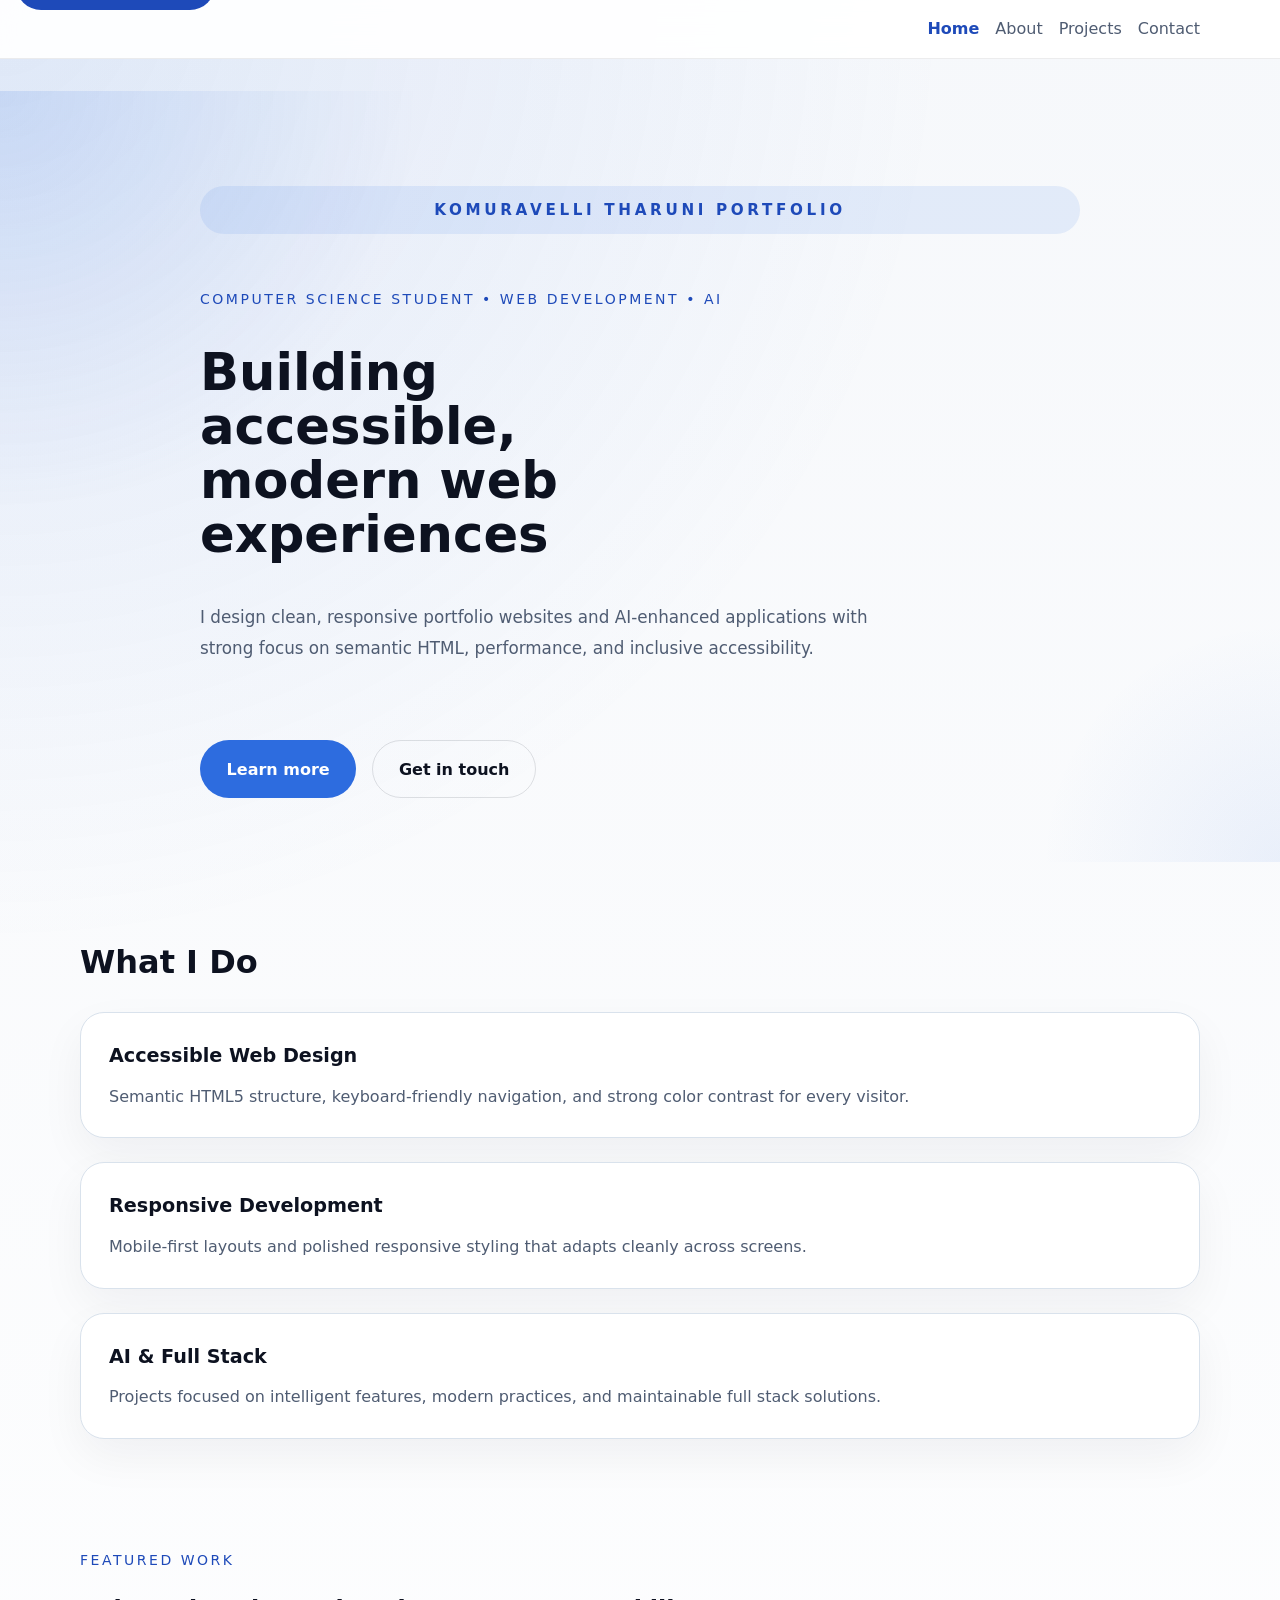
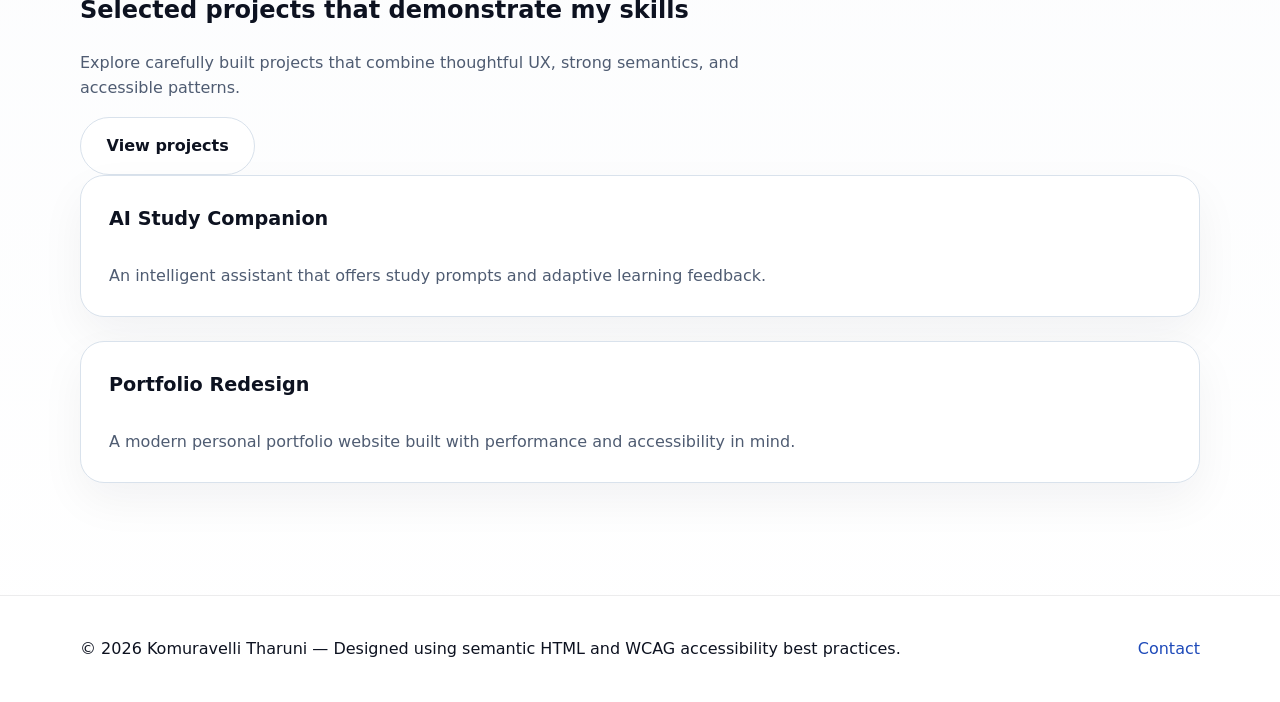
==== index.html @ faa280d8 "Initial portfolio website commit" ====
﻿<!DOCTYPE html>
<html lang="en">

<head>
    <meta charset="UTF-8">
    <meta name="viewport" content="width=device-width, initial-scale=1.0">
    <title>Komuravelli Tharuni | Portfolio</title>
    <meta name="description" content="Komuravelli Tharuni is a Computer Science student focused on accessible web design, AI, and full stack development.">
    <meta name="keywords" content="Komuravelli Tharuni, portfolio, web development, AI, full stack, accessible website">
    <meta name="author" content="Komuravelli Tharuni">
    <meta name="robots" content="index, follow">
    <link rel="canonical" href="https://example.com/index.html">
    <meta property="og:title" content="Komuravelli Tharuni | Portfolio">
    <meta property="og:description" content="A modern, accessible portfolio by Komuravelli Tharuni showcasing web development, AI projects, and contact access.">
    <meta property="og:type" content="website">
    <meta property="og:url" content="https://example.com/index.html">
    <meta name="theme-color" content="#0b1120">
    <link rel="stylesheet" href="css/style.css">
</head>

<body>
    <a class="skip-link" href="#maincontent">Skip to main content</a>

    <header class="site-header" role="banner">
        <div class="container header-inner">
            <a class="brand" href="index.html" aria-label="Home"></a>
            <nav aria-label="Primary navigation">
                <ul class="nav-list">
                    <li><a href="index.html" aria-current="page">Home</a></li>
                    <li><a href="about.html">About</a></li>
                    <li><a href="projects.html">Projects</a></li>
                    <li><a href="contact.html">Contact</a></li>
                </ul>
            </nav>
        </div>
    </header>

    <main id="maincontent" class="site-main">
        <section class="hero" aria-labelledby="hero-heading">
            <div class="container">
                <p class="top-title">KOMURAVELLI THARUNI Portfolio</p>
                <p class="eyebrow">Computer Science Student • Web Development • AI</p>
                <h1 id="hero-heading">Building accessible, modern web experiences</h1>
                <p class="hero-copy">I design clean, responsive portfolio websites and AI-enhanced applications with strong focus on semantic HTML, performance, and inclusive accessibility.</p>
                <div class="button-group">
                    <a class="button primary" href="about.html">Learn more</a>
                    <a class="button secondary" href="contact.html">Get in touch</a>
                </div>
            </div>
        </section>

        <section class="overview" aria-labelledby="overview-heading">
            <div class="container">
                <h2 id="overview-heading">What I Do</h2>
                <div class="card-grid">
                    <article class="card" aria-labelledby="service1-title">
                        <h3 id="service1-title">Accessible Web Design</h3>
                        <p>Semantic HTML5 structure, keyboard-friendly navigation, and strong color contrast for every visitor.</p>
                    </article>
                    <article class="card" aria-labelledby="service2-title">
                        <h3 id="service2-title">Responsive Development</h3>
                        <p>Mobile-first layouts and polished responsive styling that adapts cleanly across screens.</p>
                    </article>
                    <article class="card" aria-labelledby="service3-title">
                        <h3 id="service3-title">AI & Full Stack</h3>
                        <p>Projects focused on intelligent features, modern practices, and maintainable full stack solutions.</p>
                    </article>
                </div>
            </div>
        </section>

        <section class="feature" aria-labelledby="projects-feature-heading">
            <div class="container feature-inner">
                <div>
                    <p class="eyebrow">Featured work</p>
                    <h2 id="projects-feature-heading">Selected projects that demonstrate my skills</h2>
                    <p>Explore carefully built projects that combine thoughtful UX, strong semantics, and accessible patterns.</p>
                    <a class="button tertiary" href="projects.html">View projects</a>
                </div>
                <div class="feature-cards">
                    <article class="project-card">
                        <h3>AI Study Companion</h3>
                        <p>An intelligent assistant that offers study prompts and adaptive learning feedback.</p>
                    </article>
                    <article class="project-card">
                        <h3>Portfolio Redesign</h3>
                        <p>A modern personal portfolio website built with performance and accessibility in mind.</p>
                    </article>
                </div>
            </div>
        </section>
    </main>

    <footer class="site-footer" role="contentinfo">
        <div class="container footer-inner">
            <p>© 2026 Komuravelli Tharuni — Designed using semantic HTML and WCAG accessibility best practices.</p>
            <a href="contact.html">Contact</a>
        </div>
    </footer>
    <script src="js/script.js" defer></script>
</body>

</html>
---- css/style.css ----
﻿:root {
    color-scheme: light;
    font-family: Inter, system-ui, -apple-system, BlinkMacSystemFont, "Segoe UI", sans-serif;
    font-size: 16px;
    line-height: 1.6;
    color: #0d1220;
    background: #f6f8fb;
    --bg: #f6f8fb;
    --surface: #ffffff;
    --surface-alt: #eef2f7;
    --primary: #2d6cdf;
    --primary-strong: #1e4ab9;
    --text: #0d1220;
    --muted: #4f5c72;
    --border: #d9e2ec;
    --radius: 24px;
}

* {
    box-sizing: border-box;
}

html {
    scroll-behavior: smooth;
}

body {
    margin: 0;
    min-height: 100vh;
    background: radial-gradient(circle at top left, rgba(45, 108, 223, 0.12), transparent 36%),
        linear-gradient(180deg, #f6f8fb 0%, #ffffff 100%);
}

img,
svg {
    max-width: 100%;
    height: auto;
}

button,
input,
textarea,
select {
    font: inherit;
}

.skip-link {
    position: absolute;
    top: -40px;
    left: 1rem;
    background: #1e4ab9;
    color: #ffffff;
    padding: 0.75rem 1rem;
    border-radius: 999px;
    z-index: 100;
    transition: top 0.2s ease;
}

.skip-link:focus-visible {
    top: 1rem;
}

.container {
    width: min(1120px, calc(100% - 2rem));
    margin: 0 auto;
}

.site-header {
    background: rgba(255, 255, 255, 0.92);
    border-bottom: 1px solid rgba(13, 18, 32, 0.08);
    position: sticky;
    top: 0;
    z-index: 20;
    backdrop-filter: blur(12px);
}

.header-inner {
    display: flex;
    align-items: center;
    justify-content: space-between;
    gap: 1rem;
    padding: 1rem 0;
}

.brand {
    font-weight: 700;
    font-size: 1.25rem;
    color: var(--text);
    text-decoration: none;
}

.nav-list {
    display: flex;
    flex-wrap: wrap;
    gap: 1rem;
    list-style: none;
    margin: 0;
    padding: 0;
}

.nav-list a {
    color: var(--muted);
    text-decoration: none;
    transition: color 0.2s ease;
}

.nav-list a:hover,
.nav-list a:focus-visible {
    color: var(--text);
}

.nav-list a[aria-current="page"] {
    color: var(--primary-strong);
    font-weight: 600;
}

.site-main {
    padding: 2rem 0 4rem;
}

.hero,
.page-hero {
    position: relative;
    padding: 5rem 0 4rem;
    overflow: hidden;
}

.hero::before {
    content: "";
    position: absolute;
    inset: 0;
    background: radial-gradient(circle at top left, rgba(45, 108, 223, 0.14), transparent 28%),
        radial-gradient(circle at bottom right, rgba(45, 108, 223, 0.08), transparent 16%);
    pointer-events: none;
}

.hero .container,
.page-hero .container {
    position: relative;
    z-index: 1;
    display: grid;
    gap: 1.5rem;
    max-width: 880px;
}

.hero .top-title {
    display: inline-flex;
    align-items: center;
    justify-content: center;
    padding: 0.75rem 1.1rem;
    border-radius: 999px;
    background: rgba(45, 108, 223, 0.1);
    font-size: 0.95rem;
    letter-spacing: 0.24em;
    text-transform: uppercase;
    font-weight: 700;
    color: var(--primary-strong);
    margin-bottom: 1rem;
}

.hero .eyebrow,
.feature .eyebrow {
    font-size: 0.875rem;
    text-transform: uppercase;
    letter-spacing: 0.18em;
    color: var(--primary-strong);
    margin-bottom: 0.75rem;
}

.profile-hero {
    display: grid;
    grid-template-columns: minmax(0, 320px) 1fr;
    gap: 2rem;
    align-items: center;
}

.profile-card {
    background: var(--surface);
    border: 1px solid var(--border);
    border-radius: var(--radius);
    padding: 1.25rem;
    text-align: center;
}

.profile-card img {
    display: block;
    width: 100%;
    max-width: 320px;
    height: auto;
    border-radius: 24px;
    margin: 0 auto 1rem;
}

.profile-card figcaption {
    color: var(--muted);
    font-size: 0.95rem;
}

.hero h1,
.page-hero h1 {
    margin: 0;
    font-size: clamp(2.5rem, 4vw, 4.25rem);
    line-height: 1.05;
    max-width: 12ch;
}

.hero-copy,
.page-hero p,
.content-block p,
.grid-section p,
.feature p {
    color: var(--muted);
    max-width: 68ch;
}

.hero-copy {
    font-size: 1.05rem;
    line-height: 1.85;
    margin-bottom: 1.5rem;
}

.button-group {
    display: flex;
    flex-wrap: wrap;
    gap: 1rem;
    margin-top: 1.75rem;
}

.button {
    display: inline-flex;
    align-items: center;
    justify-content: center;
    padding: 0.95rem 1.6rem;
    border-radius: 999px;
    text-decoration: none;
    transition: transform 0.15s ease, background-color 0.2s ease, color 0.2s ease;
    border: 1px solid transparent;
    font-weight: 600;
}

.button:hover,
.button:focus-visible {
    transform: translateY(-1px);
}

.button.primary {
    background: var(--primary);
    color: #fff;
}

.button.secondary {
    background: transparent;
    color: var(--text);
    border-color: rgba(13, 18, 32, 0.12);
}

.button.tertiary {
    background: var(--surface);
    color: var(--text);
    border-color: var(--border);
}

.overview,
.feature,
.content-block,
.project-grid,
.grid-section {
    padding: 3rem 0;
}

.overview h2,
.grid-section h2,
.project-grid h2,
.content-block h2 {
    margin-bottom: 1.5rem;
    font-size: clamp(1.8rem, 2.5vw, 2.5rem);
}

.card-grid,
.feature-cards,
.project-listings,
.contact-grid {
    display: grid;
    gap: 1.5rem;
}

.card,
.project-card,
.content-block,
.timeline article,
.contact-form {
    background: var(--surface);
    border: 1px solid var(--border);
    border-radius: var(--radius);
    padding: 1.75rem;
    box-shadow: 0 18px 45px rgba(13, 18, 32, 0.05);
}

.card h3,
.project-card h3,
.grid-list h3 {
    margin-top: 0;
    margin-bottom: 0.75rem;
    font-size: 1.2rem;
}

.card p,
.project-card p,
.timeline p,
.grid-list p {
    margin: 0;
    color: var(--muted);
}

.feature-inner {
    grid-template-columns: 1.2fr 0.9fr;
    align-items: stretch;
    gap: 2rem;
}

.project-card {
    display: flex;
    flex-direction: column;
    gap: 1rem;
}

.project-meta {
    margin-top: auto;
    color: var(--primary-strong);
    font-size: 0.95rem;
}

.grid-list {
    grid-template-columns: repeat(3, minmax(0, 1fr));
}

.timeline {
    display: grid;
    gap: 1rem;
}

.contact-grid {
    grid-template-columns: 1fr 1.2fr;
}

.contact-form {
    padding: 2rem;
}

fieldset {
    border: none;
    padding: 0;
    margin: 0 0 1.5rem;
}

legend {
    position: absolute;
    width: 1px;
    height: 1px;
    overflow: hidden;
    clip: rect(1px, 1px, 1px, 1px);
}

label {
    display: block;
    margin-bottom: 0.5rem;
    font-weight: 600;
    color: var(--text);
}

input,
textarea {
    width: 100%;
    border: 1px solid var(--border);
    border-radius: 16px;
    padding: 1rem;
    background: #fff;
    color: var(--text);
    transition: border-color 0.2s ease, box-shadow 0.2s ease;
}

input:focus,
textarea:focus {
    outline: 3px solid rgba(45, 108, 223, 0.24);
    border-color: var(--primary-strong);
}

textarea {
    min-height: 10rem;
    resize: vertical;
}

.site-footer {
    border-top: 1px solid rgba(13, 18, 32, 0.08);
    padding: 1.5rem 0;
    background: rgba(255, 255, 255, 0.92);
}

.footer-inner {
    display: flex;
    flex-wrap: wrap;
    justify-content: space-between;
    gap: 1rem;
    align-items: center;
}

.site-footer a {
    color: var(--primary-strong);
    text-decoration: none;
}

.sr-only {
    position: absolute;
    width: 1px;
    height: 1px;
    padding: 0;
    margin: -1px;
    overflow: hidden;
    clip: rect(0, 0, 0, 0);
    white-space: nowrap;
    border: 0;
}

.form-status {
    margin-bottom: 1rem;
    color: var(--primary-strong);
    font-size: 0.95rem;
}

@media (max-width: 860px) {
    .feature-inner,
    .grid-list,
    .contact-grid {
        grid-template-columns: 1fr;
    }

    .hero h1,
    .page-hero h1 {
        font-size: clamp(2rem, 6vw, 3rem);
    }
}

@media (max-width: 680px) {
    .header-inner {
        flex-direction: column;
        align-items: flex-start;
    }

    .nav-list {
        width: 100%;
        justify-content: flex-start;
    }

    .button-group {
        flex-direction: column;
        align-items: stretch;
    }

    .card-grid,
    .project-listings {
        grid-template-columns: 1fr;
    }
}
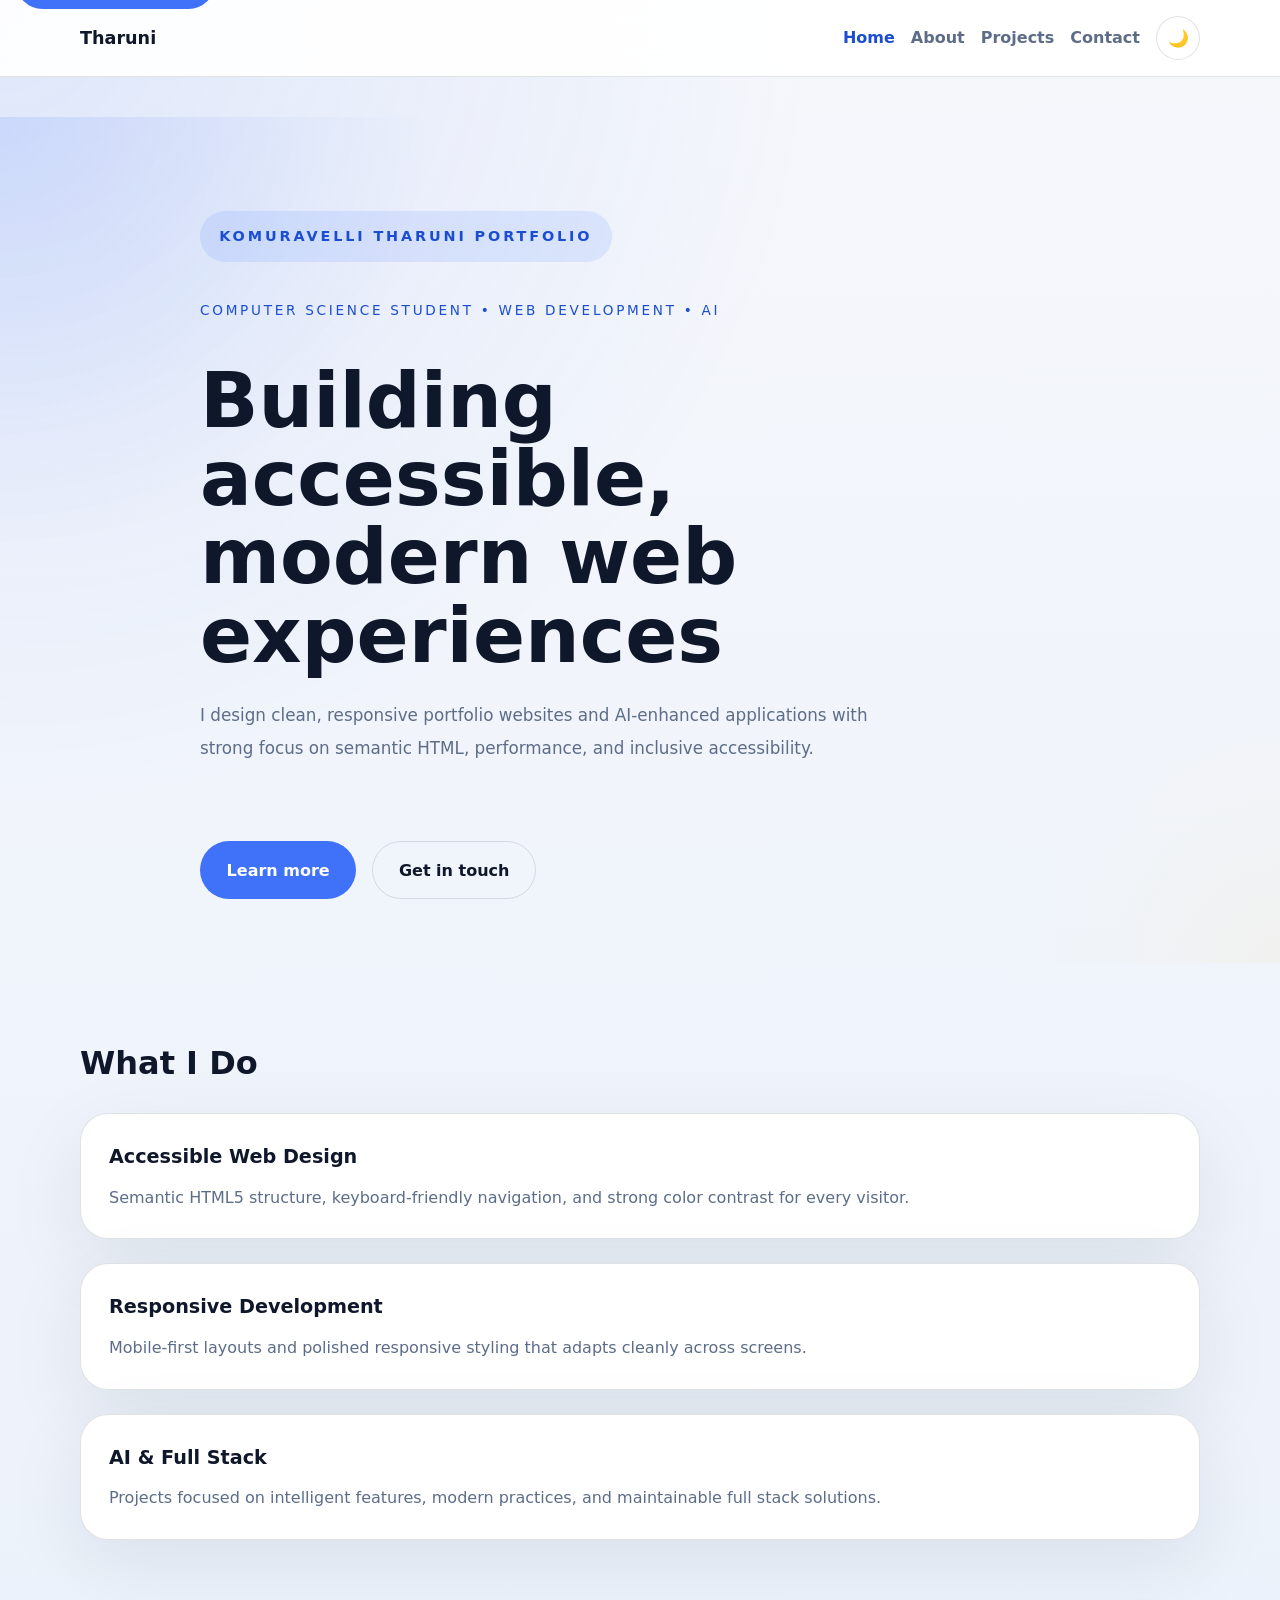
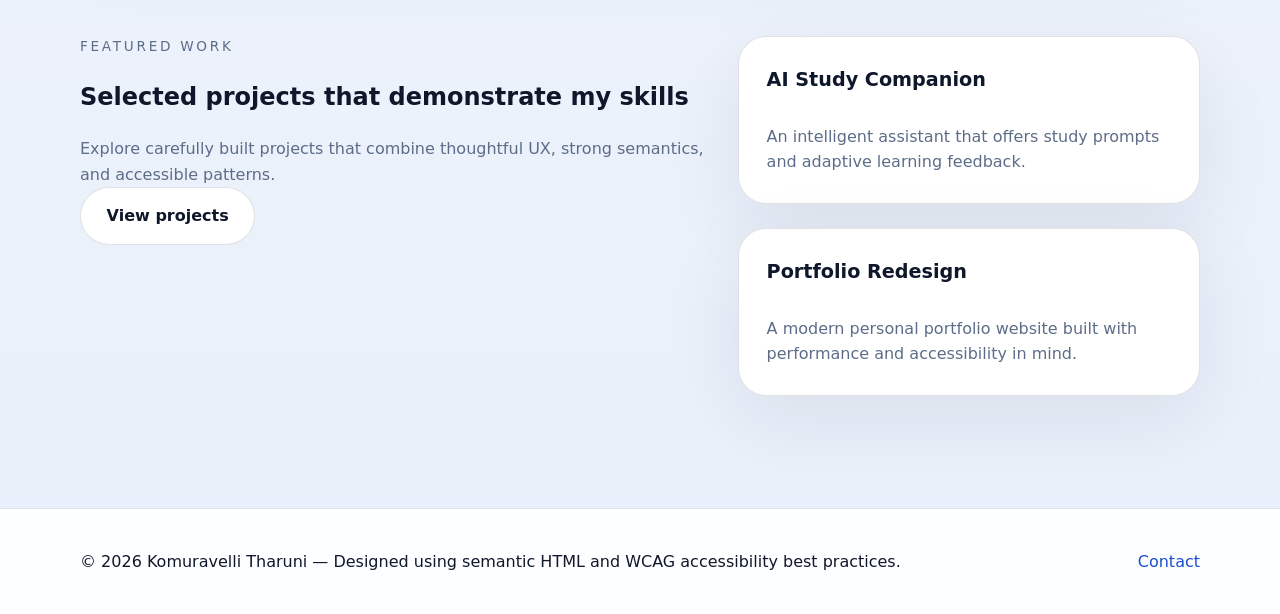
==== commit 826aaafc: "Update portfolio with responsive CSS grid, dark mode, and theme toggle" ====
--- a/index.html
+++ b/index.html
@@ -18,12 +18,12 @@
     <link rel="stylesheet" href="css/style.css">
 </head>
 
-<body>
+<body data-theme="light">
     <a class="skip-link" href="#maincontent">Skip to main content</a>
 
     <header class="site-header" role="banner">
         <div class="container header-inner">
-            <a class="brand" href="index.html" aria-label="Home"></a>
+            <a class="brand" href="index.html" aria-label="Home">Tharuni</a>
             <nav aria-label="Primary navigation">
                 <ul class="nav-list">
                     <li><a href="index.html" aria-current="page">Home</a></li>
@@ -32,6 +32,7 @@
                     <li><a href="contact.html">Contact</a></li>
                 </ul>
             </nav>
+            <button class="theme-toggle" type="button" aria-pressed="false" aria-label="Toggle theme">🌙</button>
         </div>
     </header>
 
--- a/css/style.css
+++ b/css/style.css
@@ -3,20 +3,39 @@
     font-family: Inter, system-ui, -apple-system, BlinkMacSystemFont, "Segoe UI", sans-serif;
     font-size: 16px;
     line-height: 1.6;
-    color: #0d1220;
-    background: #f6f8fb;
-    --bg: #f6f8fb;
+    color: #0f172a;
+    background: #f5f7fb;
+    --bg: #f5f7fb;
+    --bg-alt: #e9f0fb;
     --surface: #ffffff;
-    --surface-alt: #eef2f7;
-    --primary: #2d6cdf;
-    --primary-strong: #1e4ab9;
-    --text: #0d1220;
-    --muted: #4f5c72;
-    --border: #d9e2ec;
-    --radius: 24px;
-}
-
-* {
+    --surface-alt: #f1f5fb;
+    --primary: #3f71f9;
+    --primary-strong: #1b4dd1;
+    --accent: #ffd166;
+    --text: #0f172a;
+    --muted: #5d6d88;
+    --border: rgba(15, 23, 42, 0.12);
+    --shadow: 0 24px 80px rgba(15, 23, 42, 0.08);
+    --radius: 28px;
+    --max-width: 1120px;
+}
+
+[data-theme="dark"] {
+    color-scheme: dark;
+    --bg: #07111f;
+    --bg-alt: #0b1a34;
+    --surface: rgba(13, 25, 49, 0.94);
+    --surface-alt: #12274b;
+    --text: #e7eefb;
+    --muted: #94a6c6;
+    --primary: #5a8cff;
+    --primary-strong: #8cc4ff;
+    --accent: #ffd166;
+    --border: rgba(255, 255, 255, 0.08);
+    --shadow: 0 24px 90px rgba(0, 0, 0, 0.35);
+}
+
+*, *::before, *::after {
     box-sizing: border-box;
 }
 
@@ -27,14 +46,28 @@
 body {
     margin: 0;
     min-height: 100vh;
-    background: radial-gradient(circle at top left, rgba(45, 108, 223, 0.12), transparent 36%),
-        linear-gradient(180deg, #f6f8fb 0%, #ffffff 100%);
+    color: var(--text);
+    background: radial-gradient(circle at top left, rgba(63, 113, 249, 0.12), transparent 32%),
+        linear-gradient(180deg, var(--bg) 0%, var(--bg-alt) 100%);
+    transition: background 0.35s ease, color 0.35s ease;
+}
+
+body::before {
+    content: "";
+    position: fixed;
+    inset: 0;
+    background: radial-gradient(circle at 92% 10%, rgba(255, 209, 102, 0.08), transparent 12%),
+        radial-gradient(circle at 12% 24%, rgba(63, 113, 249, 0.1), transparent 12%);
+    pointer-events: none;
+    z-index: -1;
+    opacity: 0.85;
 }
 
 img,
 svg {
     max-width: 100%;
     height: auto;
+    display: block;
 }
 
 button,
@@ -44,16 +77,25 @@
     font: inherit;
 }
 
+button {
+    cursor: pointer;
+}
+
+::selection {
+    background: rgba(63, 113, 249, 0.2);
+    color: var(--text);
+}
+
 .skip-link {
     position: absolute;
-    top: -40px;
+    top: -44px;
     left: 1rem;
-    background: #1e4ab9;
+    background: var(--primary);
     color: #ffffff;
-    padding: 0.75rem 1rem;
+    padding: 0.85rem 1rem;
     border-radius: 999px;
-    z-index: 100;
-    transition: top 0.2s ease;
+    z-index: 1000;
+    transition: top 0.2s ease, transform 0.2s ease;
 }
 
 .skip-link:focus-visible {
@@ -61,30 +103,36 @@
 }
 
 .container {
-    width: min(1120px, calc(100% - 2rem));
+    width: min(var(--max-width), calc(100% - 2rem));
     margin: 0 auto;
 }
 
 .site-header {
-    background: rgba(255, 255, 255, 0.92);
-    border-bottom: 1px solid rgba(13, 18, 32, 0.08);
     position: sticky;
     top: 0;
-    z-index: 20;
-    backdrop-filter: blur(12px);
+    z-index: 50;
+    background: rgba(255, 255, 255, 0.92);
+    border-bottom: 1px solid var(--border);
+    -webkit-backdrop-filter: blur(16px);
+    backdrop-filter: blur(16px);
+    transition: background 0.3s ease, border-color 0.3s ease;
+}
+
+[data-theme="dark"] .site-header {
+    background: rgba(7, 17, 31, 0.88);
 }
 
 .header-inner {
-    display: flex;
-    align-items: center;
-    justify-content: space-between;
+    display: grid;
+    grid-template-columns: auto 1fr auto;
+    align-items: center;
     gap: 1rem;
     padding: 1rem 0;
 }
 
 .brand {
-    font-weight: 700;
-    font-size: 1.25rem;
+    font-weight: 800;
+    font-size: 1.1rem;
     color: var(--text);
     text-decoration: none;
 }
@@ -93,6 +141,8 @@
     display: flex;
     flex-wrap: wrap;
     gap: 1rem;
+    justify-content: flex-end;
+    align-items: center;
     list-style: none;
     margin: 0;
     padding: 0;
@@ -101,21 +151,42 @@
 .nav-list a {
     color: var(--muted);
     text-decoration: none;
-    transition: color 0.2s ease;
+    font-weight: 600;
+    transition: color 0.2s ease, transform 0.2s ease;
 }
 
 .nav-list a:hover,
 .nav-list a:focus-visible {
     color: var(--text);
+    transform: translateY(-1px);
 }
 
 .nav-list a[aria-current="page"] {
     color: var(--primary-strong);
-    font-weight: 600;
+}
+
+.theme-toggle {
+    width: 44px;
+    height: 44px;
+    border-radius: 999px;
+    border: 1px solid var(--border);
+    background: var(--surface);
+    color: var(--text);
+    display: inline-flex;
+    align-items: center;
+    justify-content: center;
+    font-size: 1.05rem;
+    transition: transform 0.2s ease, border-color 0.2s ease, background-color 0.2s ease;
+}
+
+.theme-toggle:hover,
+.theme-toggle:focus-visible {
+    transform: translateY(-1px);
+    border-color: var(--primary);
 }
 
 .site-main {
-    padding: 2rem 0 4rem;
+    padding: 2.5rem 0 4rem;
 }
 
 .hero,
@@ -129,8 +200,8 @@
     content: "";
     position: absolute;
     inset: 0;
-    background: radial-gradient(circle at top left, rgba(45, 108, 223, 0.14), transparent 28%),
-        radial-gradient(circle at bottom right, rgba(45, 108, 223, 0.08), transparent 16%);
+    background: radial-gradient(circle at top left, rgba(63, 113, 249, 0.14), transparent 28%),
+        radial-gradient(circle at bottom right, rgba(255, 209, 102, 0.08), transparent 16%);
     pointer-events: none;
 }
 
@@ -143,28 +214,27 @@
     max-width: 880px;
 }
 
-.hero .top-title {
+.top-title {
     display: inline-flex;
     align-items: center;
     justify-content: center;
-    padding: 0.75rem 1.1rem;
+    padding: 0.85rem 1.2rem;
     border-radius: 999px;
-    background: rgba(45, 108, 223, 0.1);
-    font-size: 0.95rem;
-    letter-spacing: 0.24em;
+    background: rgba(63, 113, 249, 0.12);
+    color: var(--primary-strong);
+    font-size: 0.9rem;
+    letter-spacing: 0.2em;
     text-transform: uppercase;
     font-weight: 700;
+    max-width: max-content;
+}
+
+.eyebrow {
+    font-size: 0.85rem;
+    text-transform: uppercase;
+    letter-spacing: 0.2em;
     color: var(--primary-strong);
-    margin-bottom: 1rem;
-}
-
-.hero .eyebrow,
-.feature .eyebrow {
-    font-size: 0.875rem;
-    text-transform: uppercase;
-    letter-spacing: 0.18em;
-    color: var(--primary-strong);
-    margin-bottom: 0.75rem;
+    margin: 0 0 1rem;
 }
 
 .profile-hero {
@@ -199,8 +269,8 @@
 .hero h1,
 .page-hero h1 {
     margin: 0;
-    font-size: clamp(2.5rem, 4vw, 4.25rem);
-    line-height: 1.05;
+    font-size: clamp(2.6rem, 6vw, 4.8rem);
+    line-height: 1.02;
     max-width: 12ch;
 }
 
@@ -209,13 +279,14 @@
 .content-block p,
 .grid-section p,
 .feature p {
+    margin: 0;
     color: var(--muted);
     max-width: 68ch;
 }
 
 .hero-copy {
     font-size: 1.05rem;
-    line-height: 1.85;
+    line-height: 1.95;
     margin-bottom: 1.5rem;
 }
 
@@ -223,7 +294,7 @@
     display: flex;
     flex-wrap: wrap;
     gap: 1rem;
-    margin-top: 1.75rem;
+    margin-top: 1.8rem;
 }
 
 .button {
@@ -233,7 +304,7 @@
     padding: 0.95rem 1.6rem;
     border-radius: 999px;
     text-decoration: none;
-    transition: transform 0.15s ease, background-color 0.2s ease, color 0.2s ease;
+    transition: transform 0.15s ease, background-color 0.2s ease, color 0.2s ease, border-color 0.2s ease;
     border: 1px solid transparent;
     font-weight: 600;
 }
@@ -251,7 +322,7 @@
 .button.secondary {
     background: transparent;
     color: var(--text);
-    border-color: rgba(13, 18, 32, 0.12);
+    border-color: rgba(15, 23, 42, 0.12);
 }
 
 .button.tertiary {
@@ -286,14 +357,14 @@
 
 .card,
 .project-card,
-.content-block,
 .timeline article,
-.contact-form {
+.contact-form,
+.profile-card {
     background: var(--surface);
     border: 1px solid var(--border);
     border-radius: var(--radius);
     padding: 1.75rem;
-    box-shadow: 0 18px 45px rgba(13, 18, 32, 0.05);
+    box-shadow: var(--shadow);
 }
 
 .card h3,
@@ -313,9 +384,10 @@
 }
 
 .feature-inner {
-    grid-template-columns: 1.2fr 0.9fr;
+    display: grid;
+    grid-template-columns: minmax(0, 1.15fr) minmax(280px, 0.85fr);
+    gap: 2rem;
     align-items: stretch;
-    gap: 2rem;
 }
 
 .project-card {
@@ -331,7 +403,7 @@
 }
 
 .grid-list {
-    grid-template-columns: repeat(3, minmax(0, 1fr));
+    grid-template-columns: repeat(auto-fit, minmax(220px, 1fr));
 }
 
 .timeline {
@@ -372,16 +444,16 @@
 textarea {
     width: 100%;
     border: 1px solid var(--border);
-    border-radius: 16px;
+    border-radius: 18px;
     padding: 1rem;
-    background: #fff;
-    color: var(--text);
-    transition: border-color 0.2s ease, box-shadow 0.2s ease;
+    background: var(--surface-alt);
+    color: var(--text);
+    transition: border-color 0.2s ease, box-shadow 0.2s ease, background 0.2s ease;
 }
 
 input:focus,
 textarea:focus {
-    outline: 3px solid rgba(45, 108, 223, 0.24);
+    outline: 3px solid rgba(63, 113, 249, 0.18);
     border-color: var(--primary-strong);
 }
 
@@ -391,9 +463,13 @@
 }
 
 .site-footer {
-    border-top: 1px solid rgba(13, 18, 32, 0.08);
+    border-top: 1px solid var(--border);
     padding: 1.5rem 0;
     background: rgba(255, 255, 255, 0.92);
+}
+
+[data-theme="dark"] .site-footer {
+    background: rgba(7, 17, 31, 0.88);
 }
 
 .footer-inner {
@@ -427,28 +503,45 @@
     font-size: 0.95rem;
 }
 
-@media (max-width: 860px) {
+@media (max-width: 1024px) {
     .feature-inner,
-    .grid-list,
     .contact-grid {
         grid-template-columns: 1fr;
     }
+}
+
+@media (max-width: 860px) {
+    .header-inner {
+        grid-template-columns: 1fr auto;
+    }
+
+    .nav-list {
+        justify-content: flex-end;
+    }
 
     .hero h1,
     .page-hero h1 {
-        font-size: clamp(2rem, 6vw, 3rem);
-    }
-}
-
-@media (max-width: 680px) {
+        font-size: clamp(2.2rem, 7vw, 3.6rem);
+    }
+
+    .card-grid,
+    .feature-cards,
+    .project-listings,
+    .grid-list {
+        grid-template-columns: repeat(auto-fit, minmax(260px, 1fr));
+    }
+}
+
+@media (max-width: 720px) {
     .header-inner {
-        flex-direction: column;
+        grid-template-columns: 1fr;
         align-items: flex-start;
     }
 
     .nav-list {
         width: 100%;
         justify-content: flex-start;
+        gap: 0.75rem;
     }
 
     .button-group {
@@ -456,8 +549,22 @@
         align-items: stretch;
     }
 
-    .card-grid,
-    .project-listings {
+    .profile-hero {
         grid-template-columns: 1fr;
     }
-}
+
+    .hero,
+    .page-hero {
+        padding: 3rem 0 2.5rem;
+    }
+
+    .site-main {
+        padding: 2rem 0 3rem;
+    }
+
+    .footer-inner {
+        flex-direction: column;
+        align-items: flex-start;
+    }
+}
+
